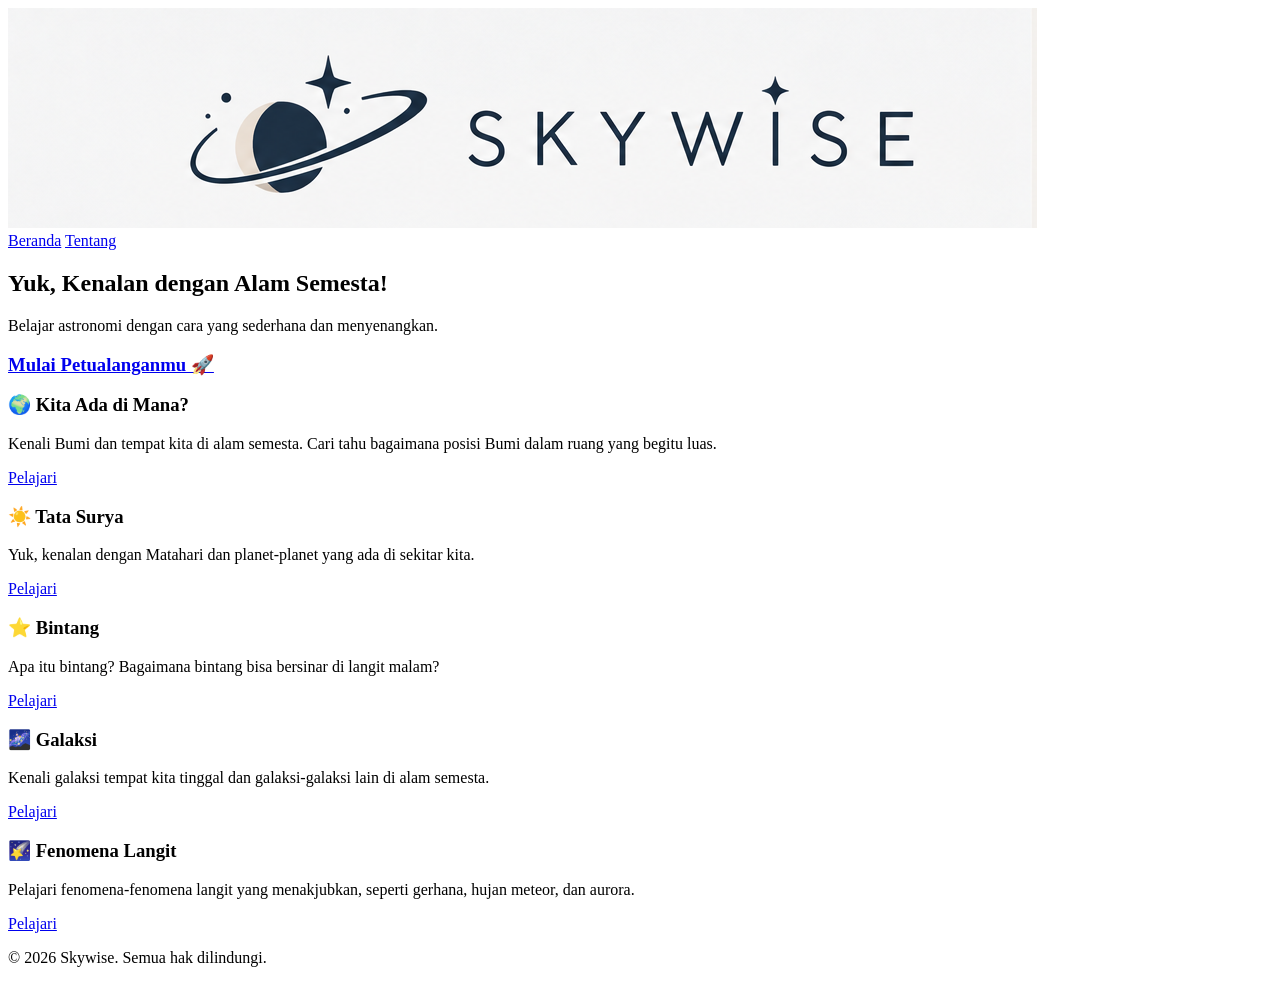
==== index.html @ 24580b63 "Add initial Skywise HTML pages" ====
<!DOCTYPE html>

<html lang="id">

<head>

    <meta charset="UTF-8">

    <meta name="viewport" content="width=device-width, initial-scale=1.0">

    <title>SKYWISE</title>

</head>

<body>

    <header>

        <a href="index.html">

            <img src="assets/images/skywise_navy.png" alt="Logo Skywise">

        </a>

        <nav>

            <a href="index.html">Beranda</a>

            <a href="#">Tentang</a>

        </nav>

    </header>


    <main>

        <section>

            <!-- Hero Section -->

            <h1>Yuk, Kenalan dengan Alam Semesta!</h1>

            <p>
                Belajar astronomi dengan cara yang sederhana
                dan menyenangkan.
            </p>

            <h3>
                <a href="#petualangan">
                    Mulai Petualanganmu 🚀
                </a>
            </h3>

        </section>


        <section id="petualangan">

            <!-- Materi Section -->

            <article>

                <h3>🌍 Kita Ada di Mana?</h3>

                <p>
                    Kenali Bumi dan tempat kita di alam semesta.
                    Cari tahu bagaimana posisi Bumi dalam ruang
                    yang begitu luas.
                </p>

                <a href="pages/lessons.html">
                    Pelajari
                </a>

            </article>


            <article>

                <h3>☀️ Tata Surya</h3>

                <p>
                    Yuk, kenalan dengan Matahari dan planet-planet
                    yang ada di sekitar kita.
                </p>

                <a href="pages/lessons.html">
                    Pelajari
                </a>

            </article>


            <article>

                <h3>⭐ Bintang</h3>

                <p>
                    Apa itu bintang? Bagaimana bintang bisa
                    bersinar di langit malam?
                </p>

                <a href="pages/lessons.html">
                    Pelajari
                </a>

            </article>


            <article>

                <h3>🌌 Galaksi</h3>

                <p>
                    Kenali galaksi tempat kita tinggal dan
                    galaksi-galaksi lain di alam semesta.
                </p>

                <a href="pages/lessons.html">
                    Pelajari
                </a>

            </article>


            <article>

                <h3>🌠 Fenomena Langit</h3>

                <p>
                    Pelajari fenomena-fenomena langit yang
                    menakjubkan, seperti gerhana, hujan meteor,
                    dan aurora.
                </p>

                <a href="pages/lessons.html">
                    Pelajari
                </a>

            </article>

        </section>

    </main>


    <footer>

        <p>
            &copy; 2026 Skywise. Semua hak dilindungi.
        </p>

    </footer>

</body>

</html>
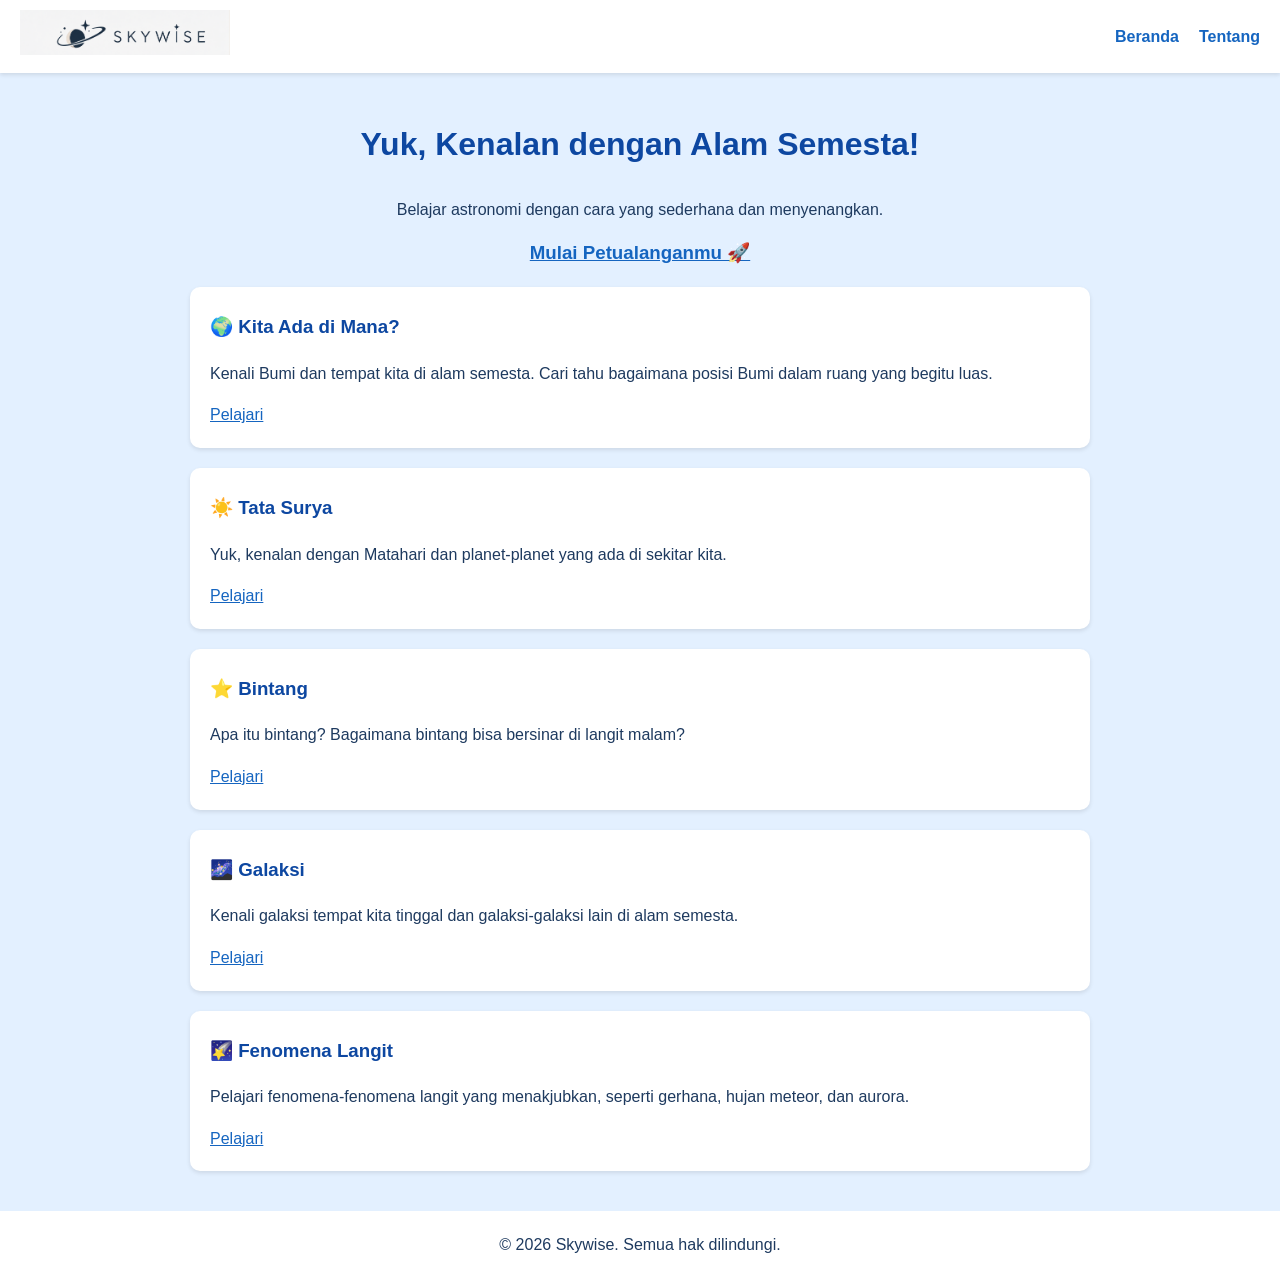
==== commit a42ef62b: "Menambahkan style css" ====
--- a/index.html
+++ b/index.html
@@ -9,6 +9,7 @@
     <meta name="viewport" content="width=device-width, initial-scale=1.0">
 
     <title>SKYWISE</title>
+    <link rel="stylesheet" href="css/style.css">
 
 </head>
 
@@ -35,7 +36,7 @@
 
     <main>
 
-        <section>
+        <section id="hero">
 
             <!-- Hero Section -->
 
@@ -59,7 +60,7 @@
 
             <!-- Materi Section -->
 
-            <article>
+            <article id="kita-ada-di-mana">
 
                 <h3>🌍 Kita Ada di Mana?</h3>
 
@@ -76,7 +77,7 @@
             </article>
 
 
-            <article>
+            <article id="tata-surya">
 
                 <h3>☀️ Tata Surya</h3>
 
@@ -92,7 +93,7 @@
             </article>
 
 
-            <article>
+            <article id="bintang">
 
                 <h3>⭐ Bintang</h3>
 
@@ -108,7 +109,7 @@
             </article>
 
 
-            <article>
+            <article id="galaksi">
 
                 <h3>🌌 Galaksi</h3>
 
@@ -124,7 +125,7 @@
             </article>
 
 
-            <article>
+            <article id="fenomena-langit">
 
                 <h3>🌠 Fenomena Langit</h3>
 
--- a/css/style.css
+++ b/css/style.css
@@ -0,0 +1,187 @@
+body {
+    font-family: Arial, sans-serif;
+    font-size: 16px;
+    line-height: 1.6;
+    color: #1e3a5f;
+    background-color: #e3f0ff;
+    margin: 0;
+}
+
+#hero {
+    text-align: center;
+    padding: 0px 10px;
+    margin-bottom: 10px;
+    border-radius: 10px;
+}
+
+h1 {
+    font-size: 32px;
+    font-weight: bold;
+    color: #0d47a1;
+}
+
+h2 {
+    font-size: 24px;
+    font-weight: bold;
+    color: #1565c0;
+}
+
+p {
+    font-size: 16px;
+}
+
+a {
+    color: #1565c0;
+}
+
+body > header {
+    background-color: #ffffff;
+    padding: 10px 20px;
+    box-shadow: 0 2px 4px rgba(0, 0, 0, 0.1);
+    display: flex;
+    justify-content: space-between;
+    align-items: center;
+}
+
+body > header img {
+    height: 45px;
+}
+
+nav {
+    display: flex;
+    gap: 20px;
+}
+
+nav a {
+    text-decoration: none;
+    font-weight: bold;
+}
+
+main {
+    max-width: 900px;
+    margin: 0 auto;
+    padding: 20px;
+}
+
+main #kita-ada-di-mana, main #tata-surya, main #bintang, main #galaksi, main #fenomena-langit   {
+    box-shadow: 0 2px 4px rgba(0, 0, 0, 0.1);
+    padding: 20px;
+}
+
+main h3 {
+    color: #0d47a1;
+    margin-top: 5px;
+}
+
+main img {
+    max-width: 100%;
+}
+
+article {
+    background-color: #ffffff;
+    padding: 20px;
+    margin-bottom: 20px;
+    border-radius: 10px;
+}
+
+.hero {
+    background-color: #1976d2;
+    color: #ffffff;
+    text-align: center;
+    padding: 40px 20px;
+    margin-bottom: 20px;
+    border-radius: 10px;
+}
+
+.hero h1 {
+    color: #ffffff;
+}
+
+.hero a {
+    display: inline-block;
+    background-color: #ffffff;
+    color: #0d47a1;
+    font-weight: bold;
+    text-decoration: none;
+    padding: 10px 20px;
+    border-radius: 20px;
+}
+
+ul,
+ol {
+    padding-left: 25px;
+}
+
+li {
+    margin-bottom: 8px;
+}
+
+table {
+    width: 100%;
+    border-collapse: collapse;
+    background-color: #ffffff;
+}
+
+th,
+td {
+    border: 1px solid #90caf9;
+    padding: 8px;
+    text-align: left;
+}
+
+th {
+    background-color: #1976d2;
+    color: #ffffff;
+}
+
+form div {
+    margin-bottom: 15px;
+}
+
+label {
+    display: block;
+    font-weight: bold;
+    margin-bottom: 5px;
+}
+
+input[type="text"],
+select,
+textarea {
+    width: 100%;
+    padding: 8px;
+    font-size: 16px;
+    box-sizing: border-box;
+}
+
+button {
+    background-color: #1976d2;
+    color: #ffffff;
+    border: none;
+    padding: 8px 16px;
+    font-size: 16px;
+    cursor: pointer;
+}
+
+footer {
+    background-color: #ffffff;
+    color: #1e3a5f;
+    text-align: center;
+    padding: 5px;
+}
+
+@media (max-width: 600px) {
+
+    body > header {
+        flex-direction: column;
+    }
+
+    nav {
+        flex-direction: column;
+        text-align: center;
+        gap: 8px;
+    }
+
+    h1 {
+        font-size: 26px;
+    }
+}
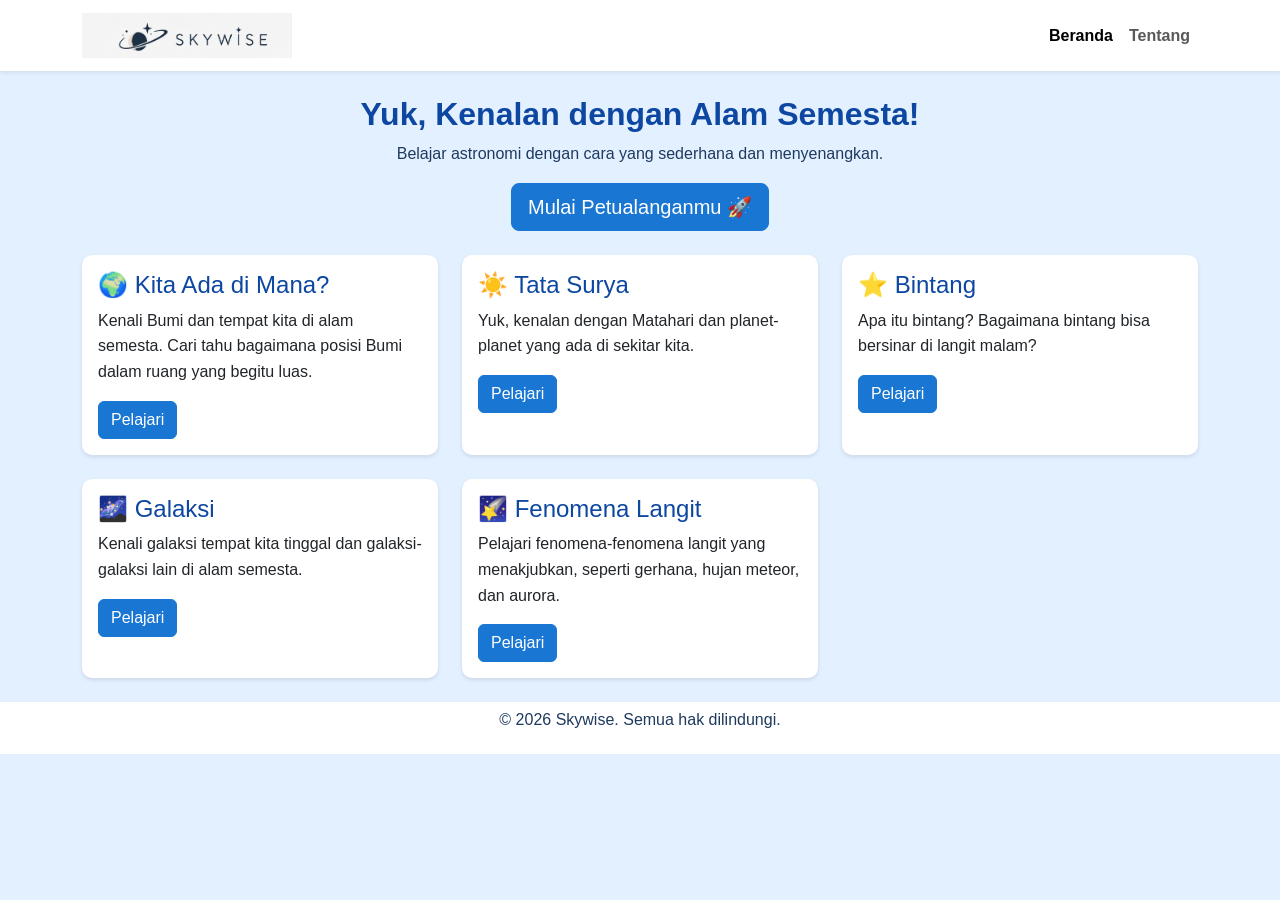
==== commit 0a8308ea: "Menambahkan style menggunakan bootstrap" ====
--- a/index.html
+++ b/index.html
@@ -3,12 +3,13 @@
 <html lang="id">
 
 <head>
-
     <meta charset="UTF-8">
-
     <meta name="viewport" content="width=device-width, initial-scale=1.0">
-
     <title>SKYWISE</title>
+    <link
+        href="https://cdn.jsdelivr.net/npm/bootstrap@5.3.3/dist/css/bootstrap.min.css"
+        rel="stylesheet"
+    >
     <link rel="stylesheet" href="css/style.css">
 
 </head>
@@ -16,143 +17,146 @@
 <body>
 
     <header>
-
-        <a href="index.html">
-
-            <img src="assets/images/skywise_navy.png" alt="Logo Skywise">
-
-        </a>
-
-        <nav>
-
-            <a href="index.html">Beranda</a>
-
-            <a href="#">Tentang</a>
-
+        <nav class="navbar navbar-expand-md bg-white shadow-sm">
+            <div class="container">
+                <a class="navbar-brand" href="index.html">
+                    <img src="assets/images/skywise_navy.png" alt="Logo Skywise" height="45">
+                </a>
+                <button
+                    class="navbar-toggler"
+                    type="button"
+                    data-bs-toggle="collapse"
+                    data-bs-target="#menuUtama"
+                    aria-controls="menuUtama"
+                    aria-expanded="false"
+                    aria-label="Buka menu navigasi"
+                >
+                    <span class="navbar-toggler-icon"></span>
+                </button>
+                <div class="collapse navbar-collapse" id="menuUtama">
+                    <ul class="navbar-nav ms-auto">
+                        <li class="nav-item">
+                            <a class="nav-link active" href="index.html">Beranda</a>
+                        </li>
+                        <li class="nav-item">
+                            <a class="nav-link" href="#">Tentang</a>
+                        </li>
+                    </ul>
+                </div>
+            </div>
         </nav>
-
     </header>
 
 
-    <main>
-
+    <main class="container py-4">
         <section id="hero">
-
-            <!-- Hero Section -->
-
             <h1>Yuk, Kenalan dengan Alam Semesta!</h1>
-
             <p>
                 Belajar astronomi dengan cara yang sederhana
                 dan menyenangkan.
             </p>
-
-            <h3>
-                <a href="#petualangan">
+            <p>
+                <a class="btn btn-primary btn-lg" href="#petualangan">
                     Mulai Petualanganmu 🚀
                 </a>
-            </h3>
-
+            </p>
         </section>
 
 
-        <section id="petualangan">
-
-            <!-- Materi Section -->
-
-            <article id="kita-ada-di-mana">
-
-                <h3>🌍 Kita Ada di Mana?</h3>
-
-                <p>
-                    Kenali Bumi dan tempat kita di alam semesta.
-                    Cari tahu bagaimana posisi Bumi dalam ruang
-                    yang begitu luas.
-                </p>
-
-                <a href="pages/lessons.html">
-                    Pelajari
-                </a>
-
-            </article>
+        <section id="petualangan" class="mt-4">
+            <div class="row g-4">
+                <div class="col-12 col-md-6 col-lg-4">
+                    <article id="kita-ada-di-mana" class="card h-100">
+                        <div class="card-body">
+                            <h2 class="h4 card-title">🌍 Kita Ada di Mana?</h2>
+                            <p>
+                                Kenali Bumi dan tempat kita di alam semesta.
+                                Cari tahu bagaimana posisi Bumi dalam ruang
+                                yang begitu luas.
+                            </p>
+                            <a href="pages/lessons.html" class="btn btn-primary">
+                                Pelajari
+                            </a>
+                        </div>
+                    </article>
+                </div>
 
 
-            <article id="tata-surya">
-
-                <h3>☀️ Tata Surya</h3>
-
-                <p>
-                    Yuk, kenalan dengan Matahari dan planet-planet
-                    yang ada di sekitar kita.
-                </p>
-
-                <a href="pages/lessons.html">
-                    Pelajari
-                </a>
-
-            </article>
+                <div class="col-12 col-md-6 col-lg-4">
+                    <article id="tata-surya" class="card h-100">
+                        <div class="card-body">
+                            <h2 class="h4 card-title">☀️ Tata Surya</h2>
+                            <p>
+                                Yuk, kenalan dengan Matahari dan planet-planet
+                                yang ada di sekitar kita.
+                            </p>
+                            <a href="pages/lessons.html" class="btn btn-primary">
+                                Pelajari
+                            </a>
+                        </div>
+                    </article>
+                </div>
 
 
-            <article id="bintang">
-
-                <h3>⭐ Bintang</h3>
-
-                <p>
-                    Apa itu bintang? Bagaimana bintang bisa
-                    bersinar di langit malam?
-                </p>
-
-                <a href="pages/lessons.html">
-                    Pelajari
-                </a>
-
-            </article>
+                <div class="col-12 col-md-6 col-lg-4">
+                    <article id="bintang" class="card h-100">
+                        <div class="card-body">
+                            <h2 class="h4 card-title">⭐ Bintang</h2>
+                            <p>
+                                Apa itu bintang? Bagaimana bintang bisa
+                                bersinar di langit malam?
+                            </p>
+                            <a href="pages/lessons.html" class="btn btn-primary">
+                                Pelajari
+                            </a>
+                        </div>
+                    </article>
+                </div>
 
 
-            <article id="galaksi">
-
-                <h3>🌌 Galaksi</h3>
-
-                <p>
-                    Kenali galaksi tempat kita tinggal dan
-                    galaksi-galaksi lain di alam semesta.
-                </p>
-
-                <a href="pages/lessons.html">
-                    Pelajari
-                </a>
-
-            </article>
+                <div class="col-12 col-md-6 col-lg-4">
+                    <article id="galaksi" class="card h-100">
+                        <div class="card-body">
+                            <h2 class="h4 card-title">🌌 Galaksi</h2>
+                            <p>
+                                Kenali galaksi tempat kita tinggal dan
+                                galaksi-galaksi lain di alam semesta.
+                            </p>
+                            <a href="pages/lessons.html" class="btn btn-primary">
+                                Pelajari
+                            </a>
+                        </div>
+                    </article>
+                </div>
 
 
-            <article id="fenomena-langit">
-
-                <h3>🌠 Fenomena Langit</h3>
-
-                <p>
-                    Pelajari fenomena-fenomena langit yang
-                    menakjubkan, seperti gerhana, hujan meteor,
-                    dan aurora.
-                </p>
-
-                <a href="pages/lessons.html">
-                    Pelajari
-                </a>
-
-            </article>
-
+                <div class="col-12 col-md-6 col-lg-4">
+                    <article id="fenomena-langit" class="card h-100">
+                        <div class="card-body">
+                            <h2 class="h4 card-title">🌠 Fenomena Langit</h2>
+                            <p>
+                                Pelajari fenomena-fenomena langit yang
+                                menakjubkan, seperti gerhana, hujan meteor,
+                                dan aurora.
+                            </p>
+                            <a href="pages/lessons.html" class="btn btn-primary">
+                                Pelajari
+                            </a>
+                        </div>
+                    </article>
+                </div>
+            </div>
         </section>
-
     </main>
 
 
     <footer>
-
         <p>
             &copy; 2026 Skywise. Semua hak dilindungi.
         </p>
+    </footer>
 
-    </footer>
+    <script src="https://cdn.jsdelivr.net/npm/bootstrap@5.3.3/dist/js/bootstrap.bundle.min.js"></script>
 
 </body>
 
--- a/css/style.css
+++ b/css/style.css
@@ -1,17 +1,8 @@
 body {
     font-family: Arial, sans-serif;
-    font-size: 16px;
     line-height: 1.6;
     color: #1e3a5f;
     background-color: #e3f0ff;
-    margin: 0;
-}
-
-#hero {
-    text-align: center;
-    padding: 0px 10px;
-    margin-bottom: 10px;
-    border-radius: 10px;
 }
 
 h1 {
@@ -20,148 +11,45 @@
     color: #0d47a1;
 }
 
-h2 {
-    font-size: 24px;
+h2,
+h3 {
     font-weight: bold;
     color: #1565c0;
 }
 
-p {
-    font-size: 16px;
+.btn-primary {
+    --bs-btn-bg: #1976d2;
+    --bs-btn-border-color: #1976d2;
+    --bs-btn-hover-bg: #1565c0;
+    --bs-btn-hover-border-color: #1565c0;
+    --bs-btn-active-bg: #0d47a1;
+    --bs-btn-active-border-color: #0d47a1;
 }
 
-a {
-    color: #1565c0;
-}
-
-body > header {
-    background-color: #ffffff;
-    padding: 10px 20px;
-    box-shadow: 0 2px 4px rgba(0, 0, 0, 0.1);
-    display: flex;
-    justify-content: space-between;
-    align-items: center;
-}
-
-body > header img {
-    height: 45px;
-}
-
-nav {
-    display: flex;
-    gap: 20px;
-}
-
-nav a {
-    text-decoration: none;
+/* Menu navigasi */
+.navbar .nav-link {
     font-weight: bold;
 }
 
-main {
-    max-width: 900px;
-    margin: 0 auto;
-    padding: 20px;
+/* Bagian hero di beranda */
+#hero {
+    text-align: center;
+    padding: 0px 10px;
+    margin-bottom: 10px;
 }
 
-main #kita-ada-di-mana, main #tata-surya, main #bintang, main #galaksi, main #fenomena-langit   {
+/* Card */
+.card {
+    border: none;
+    border-radius: 10px;
     box-shadow: 0 2px 4px rgba(0, 0, 0, 0.1);
-    padding: 20px;
 }
 
-main h3 {
+.card-title {
     color: #0d47a1;
-    margin-top: 5px;
 }
 
-main img {
-    max-width: 100%;
-}
-
-article {
-    background-color: #ffffff;
-    padding: 20px;
-    margin-bottom: 20px;
-    border-radius: 10px;
-}
-
-.hero {
-    background-color: #1976d2;
-    color: #ffffff;
-    text-align: center;
-    padding: 40px 20px;
-    margin-bottom: 20px;
-    border-radius: 10px;
-}
-
-.hero h1 {
-    color: #ffffff;
-}
-
-.hero a {
-    display: inline-block;
-    background-color: #ffffff;
-    color: #0d47a1;
-    font-weight: bold;
-    text-decoration: none;
-    padding: 10px 20px;
-    border-radius: 20px;
-}
-
-ul,
-ol {
-    padding-left: 25px;
-}
-
-li {
-    margin-bottom: 8px;
-}
-
-table {
-    width: 100%;
-    border-collapse: collapse;
-    background-color: #ffffff;
-}
-
-th,
-td {
-    border: 1px solid #90caf9;
-    padding: 8px;
-    text-align: left;
-}
-
-th {
-    background-color: #1976d2;
-    color: #ffffff;
-}
-
-form div {
-    margin-bottom: 15px;
-}
-
-label {
-    display: block;
-    font-weight: bold;
-    margin-bottom: 5px;
-}
-
-input[type="text"],
-select,
-textarea {
-    width: 100%;
-    padding: 8px;
-    font-size: 16px;
-    box-sizing: border-box;
-}
-
-button {
-    background-color: #1976d2;
-    color: #ffffff;
-    border: none;
-    padding: 8px 16px;
-    font-size: 16px;
-    cursor: pointer;
-}
-
+/* Footer */
 footer {
     background-color: #ffffff;
     color: #1e3a5f;
@@ -169,17 +57,8 @@
     padding: 5px;
 }
 
+/* Responsif */
 @media (max-width: 600px) {
-
-    body > header {
-        flex-direction: column;
-    }
-
-    nav {
-        flex-direction: column;
-        text-align: center;
-        gap: 8px;
-    }
 
     h1 {
         font-size: 26px;
